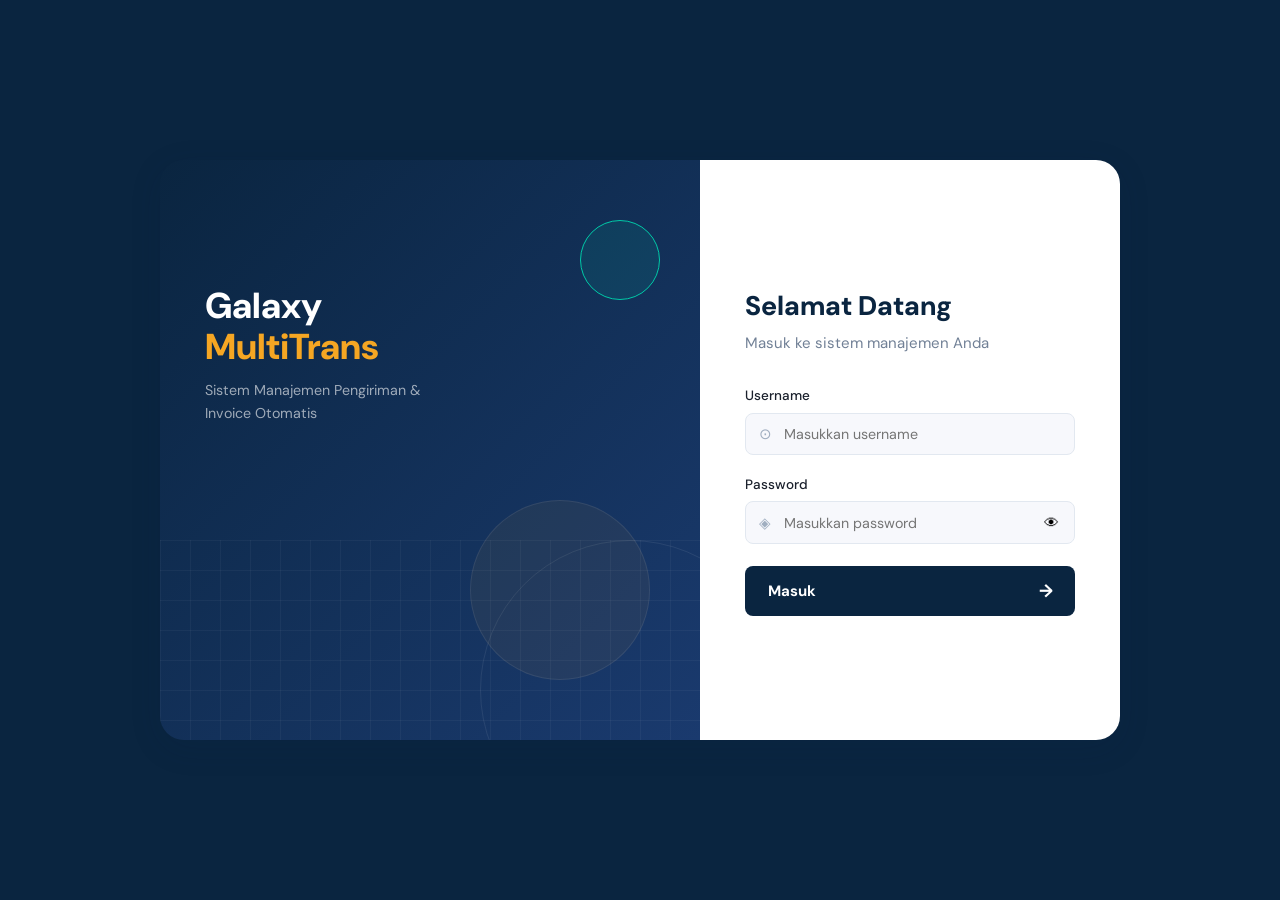
==== index.html @ cf0d6e96 "first commit" ====
<!DOCTYPE html>
<html lang="id">
<head>
<meta charset="UTF-8">
<meta name="viewport" content="width=device-width, initial-scale=1.0">
<title>Login — PT Galaxy Multi Trans</title>
<link rel="stylesheet" href="css/style.css">
<link rel="preconnect" href="https://fonts.googleapis.com">
<link href="https://fonts.googleapis.com/css2?family=Syne:wght@400;600;700;800&family=DM+Sans:ital,wght@0,300;0,400;0,500;1,400&display=swap" rel="stylesheet">
</head>
<body class="login-body">
<div class="login-wrapper">
  <div class="login-left">
    <div class="login-brand">
      <h1>Galaxy<br><span>MultiTrans</span></h1>
      <p>Sistem Manajemen Pengiriman & Invoice Otomatis</p>
    </div>
    <div class="login-decoration">
      <div class="deco-circle c1"></div>
      <div class="deco-circle c2"></div>
      <div class="deco-circle c3"></div>
      <div class="deco-grid"></div>
    </div>
  </div>
  <div class="login-right">
    <div class="login-box">
      <div class="login-header">
        <h2>Selamat Datang</h2>
        <p>Masuk ke sistem manajemen Anda</p>
      </div>
      <form id="loginForm" class="login-form">
        <div class="form-group">
          <label>Username</label>
          <div class="input-wrap">
            <span class="input-icon">⊙</span>
            <input type="text" id="username" placeholder="Masukkan username" required>
          </div>
        </div>
        <div class="form-group">
          <label>Password</label>
          <div class="input-wrap">
            <span class="input-icon">◈</span>
            <input type="password" id="password" placeholder="Masukkan password" required>
            <button type="button" class="toggle-pw" onclick="togglePw()">👁</button>
          </div>
        </div>
        <div id="loginError" class="alert alert-error" style="display:none"></div>
        <button type="submit" class="btn-login" id="loginBtn">
          <span>Masuk</span>
          <span class="btn-arrow">→</span>
        </button>
      </form>
    </div>
  </div>
</div>
<script src="js/api.js"></script>
<script>
document.getElementById('loginForm').addEventListener('submit', async (e) => {
  e.preventDefault();
  const btn = document.getElementById('loginBtn');
  const err = document.getElementById('loginError');
  btn.classList.add('loading');
  btn.disabled = true;
  err.style.display = 'none';
  
  try {
    const res = await API.login(
      document.getElementById('username').value,
      document.getElementById('password').value
    );
    localStorage.setItem('token', res.token);
    localStorage.setItem('user', JSON.stringify(res.user));
    window.location.href = 'pages/dashboard.html';
  } catch(e) {
    err.textContent = e.message || 'Login gagal';
    err.style.display = 'block';
  } finally {
    btn.classList.remove('loading');
    btn.disabled = false;
  }
});

function togglePw() {
  const pw = document.getElementById('password');
  pw.type = pw.type === 'password' ? 'text' : 'password';
}
</script>
</body>
</html>
---- css/style.css ----
/* ===== VARIABLES ===== */
:root {
  --primary: #0a2540;
  --primary-light: #0d3060;
  --accent: #f5a623;
  --accent2: #00c9a7;
  --danger: #e53e3e;
  --success: #38a169;
  --warning: #dd6b20;
  --info: #3182ce;
  --bg: #f7f8fc;
  --surface: #ffffff;
  --surface2: #f0f2f8;
  --border: #e2e8f0;
  --text: #1a202c;
  --text-secondary: #718096;
  --text-light: #a0aec0;
  --sidebar-w: 260px;
  --header-h: 64px;
  --radius: 12px;
  --radius-sm: 8px;
  --shadow: 0 1px 3px rgba(0, 0, 0, 0.08), 0 4px 16px rgba(0, 0, 0, 0.06);
  --shadow-lg: 0 8px 32px rgba(10, 37, 64, 0.12);
  --font-display: "DM Sans", sans-serif;
  --font-body: "DM Sans", sans-serif;
  --transition: all 0.2s ease;
}

/* ===== RESET ===== */
*,
*::before,
*::after {
  box-sizing: border-box;
  margin: 0;
  padding: 0;
}
html {
  font-size: 15px;
}
body {
  font-family: var(--font-body);
  background: var(--bg);
  color: var(--text);
  line-height: 1.6;
}
a {
  text-decoration: none;
  color: inherit;
}
button {
  cursor: pointer;
  font-family: inherit;
}
input,
select,
textarea {
  font-family: inherit;
}
ul {
  list-style: none;
}
img {
  max-width: 100%;
}

/* ===== LOGIN ===== */
.login-body {
  background: var(--primary);
  min-height: 100vh;
  display: flex;
  align-items: center;
  justify-content: center;
}
.login-wrapper {
  display: flex;
  width: 100%;
  max-width: 960px;
  min-height: 580px;
  border-radius: 24px;
  overflow: hidden;
  box-shadow: var(--shadow-lg);
}
.login-left {
  flex: 1;
  background: linear-gradient(135deg, var(--primary) 0%, #1a3a6e 100%);
  padding: 3rem;
  display: flex;
  flex-direction: column;
  justify-content: space-between;
  position: relative;
  overflow: hidden;
}
.login-brand .brand-icon {
  font-size: 2.5rem;
  color: var(--accent);
  margin-bottom: 0.75rem;
}
.login-brand h1 {
  font-family: var(--font-display);
  font-size: 2.4rem;
  font-weight: 800;
  color: #fff;
  line-height: 1.15;
  padding-top: 80px;
}
.login-brand h1 span {
  color: var(--accent);
}
.login-brand p {
  color: rgba(255, 255, 255, 0.6);
  margin-top: 0.75rem;
  font-size: 0.95rem;
  max-width: 260px;
}
.deco-circle {
  position: absolute;
  border-radius: 50%;
  border: 1.5px solid rgba(255, 255, 255, 0.08);
}
.c1 {
  width: 300px;
  height: 300px;
  bottom: -100px;
  right: -80px;
}
.c2 {
  width: 180px;
  height: 180px;
  bottom: 60px;
  right: 50px;
  background: rgba(245, 166, 35, 0.06);
}
.c3 {
  width: 80px;
  height: 80px;
  top: 60px;
  right: 40px;
  background: rgba(0, 201, 167, 0.1);
  border-color: var(--accent2);
}
.deco-grid {
  position: absolute;
  bottom: 0;
  left: 0;
  right: 0;
  height: 200px;
  background-image:
    linear-gradient(rgba(255, 255, 255, 0.04) 1px, transparent 1px),
    linear-gradient(90deg, rgba(255, 255, 255, 0.04) 1px, transparent 1px);
  background-size: 30px 30px;
}
.login-right {
  width: 420px;
  background: var(--surface);
  padding: 3rem;
  display: flex;
  align-items: center;
}
.login-box {
  width: 100%;
}
.login-header {
  margin-bottom: 2rem;
}
.login-header h2 {
  font-family: var(--font-display);
  font-size: 1.8rem;
  font-weight: 800;
  color: var(--primary);
}
.login-header p {
  color: var(--text-secondary);
  margin-top: 0.25rem;
}
.login-form .form-group {
  margin-bottom: 1.25rem;
}
.login-form label {
  display: block;
  font-weight: 500;
  margin-bottom: 0.4rem;
  font-size: 0.9rem;
  color: var(--text);
}
.input-wrap {
  position: relative;
  display: flex;
  align-items: center;
}
.input-icon {
  position: absolute;
  left: 14px;
  font-size: 1rem;
  color: var(--text-light);
  pointer-events: none;
}
.input-wrap input {
  width: 100%;
  padding: 0.75rem 1rem 0.75rem 2.5rem;
  border: 1.5px solid var(--border);
  border-radius: var(--radius-sm);
  font-size: 0.95rem;
  transition: var(--transition);
  background: var(--bg);
}
.input-wrap input:focus {
  outline: none;
  border-color: var(--primary);
  background: #fff;
  box-shadow: 0 0 0 3px rgba(10, 37, 64, 0.08);
}
.toggle-pw {
  position: absolute;
  right: 12px;
  background: none;
  border: none;
  font-size: 1rem;
  padding: 0.25rem;
}
.btn-login {
  width: 100%;
  padding: 0.85rem 1.5rem;
  background: var(--primary);
  color: #fff;
  border: none;
  border-radius: var(--radius-sm);
  font-family: var(--font-display);
  font-size: 1rem;
  font-weight: 700;
  display: flex;
  align-items: center;
  justify-content: space-between;
  transition: var(--transition);
  margin-top: 1.5rem;
}
.btn-login:hover {
  background: var(--primary-light);
  transform: translateY(-1px);
  box-shadow: 0 6px 20px rgba(10, 37, 64, 0.3);
}
.btn-login .btn-arrow {
  font-size: 1.2rem;
  transition: var(--transition);
}
.btn-login:hover .btn-arrow {
  transform: translateX(4px);
}
.btn-login.loading {
  opacity: 0.7;
  pointer-events: none;
}
.login-hint {
  margin-top: 1.5rem;
  padding: 1rem;
  background: var(--bg);
  border-radius: var(--radius-sm);
}
.login-hint p {
  font-size: 0.82rem;
  color: var(--text-secondary);
  text-align: center;
}

/* ===== LAYOUT ===== */
.app-layout {
  display: flex;
  min-height: 100vh;
}

/* ===== SIDEBAR ===== */
.sidebar {
  width: var(--sidebar-w);
  background: var(--primary);
  position: fixed;
  top: 0;
  left: 0;
  height: 100vh;
  overflow-y: auto;
  display: flex;
  flex-direction: column;
  z-index: 100;
  transition: var(--transition);
}
.sidebar-logo {
  padding: 1.5rem 1.25rem;
  border-bottom: 1px solid rgba(255, 255, 255, 0.08);
  display: flex;
  align-items: center;
  gap: 0.75rem;
}
.sidebar-logo .logo-icon {
  width: 38px;
  height: 38px;
  background: var(--accent);
  border-radius: 10px;
  display: flex;
  align-items: center;
  justify-content: center;
  font-size: 1.2rem;
  flex-shrink: 0;
}
.sidebar-logo .logo-text {
  flex: 1;
}
.sidebar-logo .logo-text strong {
  display: block;
  font-family: var(--font-display);
  font-weight: 800;
  font-size: 0.92rem;
  color: #fff;
  line-height: 1.2;
}
.sidebar-logo .logo-text span {
  font-size: 0.75rem;
  color: rgba(255, 255, 255, 0.5);
}
.sidebar-nav {
  flex: 1;
  padding: 1rem 0;
}
.nav-section {
  margin-bottom: 0.5rem;
}
.nav-section-label {
  padding: 0.4rem 1.25rem;
  font-size: 0.7rem;
  font-weight: 700;
  letter-spacing: 0.08em;
  text-transform: uppercase;
  color: rgba(255, 255, 255, 0.3);
}
.nav-item {
  display: flex;
  align-items: center;
  gap: 0.75rem;
  padding: 0.65rem 1.25rem;
  color: rgba(255, 255, 255, 0.65);
  border-radius: 0;
  cursor: pointer;
  transition: var(--transition);
  font-size: 0.9rem;
  position: relative;
}
.nav-item:hover {
  color: #fff;
  background: rgba(255, 255, 255, 0.07);
}
.nav-item.active {
  color: #fff;
  background: rgba(245, 166, 35, 0.15);
}
.nav-item.active::before {
  content: "";
  position: absolute;
  left: 0;
  top: 50%;
  transform: translateY(-50%);
  width: 3px;
  height: 60%;
  background: var(--accent);
  border-radius: 0 2px 2px 0;
}
.nav-item .nav-icon {
  font-size: 1.1rem;
  width: 22px;
  text-align: center;
}
.nav-item .nav-badge {
  margin-left: auto;
  background: var(--accent);
  color: var(--primary);
  font-size: 0.7rem;
  font-weight: 700;
  padding: 0.15rem 0.45rem;
  border-radius: 20px;
}
.sidebar-user {
  padding: 1rem 1.25rem;
  border-top: 1px solid rgba(255, 255, 255, 0.08);
  display: flex;
  align-items: center;
  gap: 0.75rem;
}
.user-avatar {
  width: 36px;
  height: 36px;
  background: var(--accent2);
  border-radius: 50%;
  display: flex;
  align-items: center;
  justify-content: center;
  font-weight: 700;
  font-size: 0.9rem;
  color: #fff;
  flex-shrink: 0;
}
.user-info {
  flex: 1;
  overflow: hidden;
}
.user-info strong {
  display: block;
  font-size: 0.85rem;
  color: #fff;
  white-space: nowrap;
  overflow: hidden;
  text-overflow: ellipsis;
}
.user-info span {
  font-size: 0.75rem;
  color: rgba(255, 255, 255, 0.5);
  text-transform: capitalize;
}
.btn-logout {
  background: none;
  border: none;
  color: rgba(255, 255, 255, 0.5);
  font-size: 1rem;
  padding: 0.25rem;
  transition: var(--transition);
}
.btn-logout:hover {
  color: var(--danger);
}

/* ===== MAIN CONTENT ===== */
.main-content {
  margin-left: var(--sidebar-w);
  flex: 1;
  min-width: 0;
}
.topbar {
  height: var(--header-h);
  background: var(--surface);
  border-bottom: 1px solid var(--border);
  display: flex;
  align-items: center;
  padding: 0 1.5rem;
  gap: 1rem;
  position: sticky;
  top: 0;
  z-index: 90;
}
.topbar-title {
  flex: 1;
}
.topbar-title h2 {
  font-family: var(--font-display);
  font-weight: 700;
  font-size: 1.1rem;
  color: var(--primary);
}
.topbar-title p {
  font-size: 0.8rem;
  color: var(--text-secondary);
}
.topbar-actions {
  display: flex;
  align-items: center;
  gap: 0.75rem;
}
.notif-btn {
  position: relative;
  width: 38px;
  height: 38px;
  border: 1px solid var(--border);
  border-radius: var(--radius-sm);
  background: var(--surface);
  display: flex;
  align-items: center;
  justify-content: center;
  font-size: 1rem;
  transition: var(--transition);
}
.notif-btn:hover {
  background: var(--bg);
}
.notif-dot {
  position: absolute;
  top: 7px;
  right: 7px;
  width: 8px;
  height: 8px;
  background: var(--danger);
  border-radius: 50%;
  border: 2px solid #fff;
}
.page-content {
  padding: 1.5rem;
}

/* ===== CARDS ===== */
.card {
  background: var(--surface);
  border-radius: var(--radius);
  border: 1px solid var(--border);
  overflow: hidden;
}
.card-header {
  padding: 1.25rem 1.5rem;
  border-bottom: 1px solid var(--border);
  display: flex;
  align-items: center;
  justify-content: space-between;
}
.card-header h3 {
  font-family: var(--font-display);
  font-weight: 700;
  font-size: 1rem;
}
.card-body {
  padding: 1.5rem;
}

/* ===== STATS GRID ===== */
.stats-grid {
  display: grid;
  grid-template-columns: repeat(4, 1fr);
  gap: 1rem;
  margin-bottom: 1.5rem;
}
.stat-card {
  background: var(--surface);
  border-radius: var(--radius);
  padding: 1.25rem;
  border: 1px solid var(--border);
  display: flex;
  align-items: center;
  gap: 1rem;
  transition: var(--transition);
}
.stat-card:hover {
  transform: translateY(-2px);
  box-shadow: var(--shadow);
}
.stat-icon {
  width: 48px;
  height: 48px;
  border-radius: var(--radius-sm);
  display: flex;
  align-items: center;
  justify-content: center;
  font-size: 1.4rem;
  flex-shrink: 0;
}
.stat-icon.blue {
  background: #ebf4ff;
}
.stat-icon.orange {
  background: #fffaf0;
}
.stat-icon.green {
  background: #f0fff4;
}
.stat-icon.red {
  background: #fff5f5;
}
.stat-info label {
  font-size: 0.8rem;
  color: var(--text-secondary);
}
.stat-info strong {
  display: block;
  font-family: var(--font-display);
  font-size: 1.5rem;
  font-weight: 800;
  color: var(--primary);
  line-height: 1.2;
}
.stat-info small {
  font-size: 0.75rem;
  color: var(--text-secondary);
}

/* ===== TABLES ===== */
.table-wrap {
  overflow-x: auto;
}
table {
  width: 100%;
  border-collapse: collapse;
  font-size: 0.88rem;
}
thead tr {
  border-bottom: 2px solid var(--border);
}
th {
  padding: 0.75rem 1rem;
  text-align: left;
  font-weight: 600;
  font-size: 0.8rem;
  text-transform: uppercase;
  letter-spacing: 0.04em;
  color: var(--text-secondary);
  white-space: nowrap;
}
td {
  padding: 0.75rem 1rem;
  border-bottom: 1px solid var(--border);
  vertical-align: middle;
}
tr:last-child td {
  border-bottom: none;
}
tbody tr:hover {
  background: var(--bg);
}
.td-actions {
  display: flex;
  gap: 0.4rem;
}

/* ===== BADGES ===== */
.badge {
  display: inline-flex;
  align-items: center;
  gap: 0.3rem;
  padding: 0.25rem 0.65rem;
  border-radius: 20px;
  font-size: 0.78rem;
  font-weight: 600;
}
.badge::before {
  content: "";
  width: 6px;
  height: 6px;
  border-radius: 50%;
  background: currentColor;
}
.badge-pending {
  background: #fffaf0;
  color: var(--warning);
}
.badge-dikirim {
  background: #ebf8ff;
  color: var(--info);
}
.badge-selesai {
  background: #f0fff4;
  color: var(--success);
}
.badge-lunas {
  background: #f0fff4;
  color: var(--success);
}
.badge-belum {
  background: #fff5f5;
  color: var(--danger);
}
.badge-admin {
  background: #e9d8fd;
  color: #553c9a;
}
.badge-staff {
  background: #bee3f8;
  color: #2c5282;
}
.badge-keuangan {
  background: #fefcbf;
  color: #744210;
}

/* ===== BUTTONS ===== */
.btn {
  display: inline-flex;
  align-items: center;
  gap: 0.4rem;
  padding: 0.55rem 1rem;
  border-radius: var(--radius-sm);
  border: none;
  font-size: 0.88rem;
  font-weight: 500;
  cursor: pointer;
  transition: var(--transition);
  white-space: nowrap;
}
.btn-primary {
  background: var(--primary);
  color: #fff;
}
.btn-primary:hover {
  background: var(--primary-light);
  box-shadow: 0 4px 12px rgba(10, 37, 64, 0.25);
}
.btn-accent {
  background: var(--accent);
  color: var(--primary);
  font-weight: 700;
}
.btn-accent:hover {
  background: #e09518;
}
.btn-success {
  background: var(--success);
  color: #fff;
}
.btn-success:hover {
  background: #2f855a;
}
.btn-danger {
  background: var(--danger);
  color: #fff;
}
.btn-danger:hover {
  background: #c53030;
}
.btn-outline {
  background: transparent;
  border: 1.5px solid var(--border);
  color: var(--text);
}
.btn-outline:hover {
  border-color: var(--primary);
  color: var(--primary);
  background: rgba(10, 37, 64, 0.04);
}
.btn-sm {
  padding: 0.35rem 0.75rem;
  font-size: 0.82rem;
}
.btn-icon {
  width: 32px;
  height: 32px;
  padding: 0;
  justify-content: center;
  border-radius: var(--radius-sm);
  background: var(--bg);
  border: 1px solid var(--border);
}
.btn-icon:hover {
  background: var(--primary);
  color: #fff;
  border-color: var(--primary);
}

/* ===== FORMS ===== */
.form-grid {
  display: grid;
  grid-template-columns: repeat(2, 1fr);
  gap: 1rem;
}
.form-group {
  margin-bottom: 0.25rem;
}
.form-group.full {
  grid-column: 1 / -1;
}
.form-label {
  display: block;
  font-weight: 500;
  font-size: 0.85rem;
  margin-bottom: 0.4rem;
  color: var(--text);
}
.form-label span {
  color: var(--danger);
}
.form-control {
  width: 100%;
  padding: 0.65rem 1rem;
  border: 1.5px solid var(--border);
  border-radius: var(--radius-sm);
  font-size: 0.9rem;
  color: var(--text);
  background: var(--surface);
  transition: var(--transition);
}
.form-control:focus {
  outline: none;
  border-color: var(--primary);
  box-shadow: 0 0 0 3px rgba(10, 37, 64, 0.08);
}
.form-control:disabled {
  background: var(--bg);
  color: var(--text-secondary);
  cursor: not-allowed;
}
select.form-control {
  appearance: none;
  background-image: url("data:image/svg+xml,%3Csvg xmlns='http://www.w3.org/2000/svg' width='12' height='12' viewBox='0 0 12 12'%3E%3Cpath fill='%23718096' d='M6 8L1 3h10z'/%3E%3C/svg%3E");
  background-repeat: no-repeat;
  background-position: right 12px center;
  padding-right: 2.5rem;
}
.form-text {
  font-size: 0.8rem;
  color: var(--text-secondary);
  margin-top: 0.3rem;
}

/* ===== MODALS ===== */
.modal-overlay {
  position: fixed;
  inset: 0;
  background: rgba(10, 37, 64, 0.5);
  z-index: 1000;
  display: flex;
  align-items: center;
  justify-content: center;
  padding: 1rem;
  backdrop-filter: blur(4px);
  opacity: 0;
  pointer-events: none;
  transition: opacity 0.2s;
}
.modal-overlay.open {
  opacity: 1;
  pointer-events: all;
}
.modal {
  background: var(--surface);
  border-radius: 16px;
  width: 100%;
  max-height: 90vh;
  overflow-y: auto;
  box-shadow: 0 20px 60px rgba(10, 37, 64, 0.2);
  transform: translateY(20px);
  transition: transform 0.2s;
}
.modal-overlay.open .modal {
  transform: translateY(0);
}
.modal-sm {
  max-width: 440px;
}
.modal-md {
  max-width: 620px;
}
.modal-lg {
  max-width: 820px;
}
.modal-header {
  padding: 1.25rem 1.5rem;
  border-bottom: 1px solid var(--border);
  display: flex;
  align-items: center;
  justify-content: space-between;
  position: sticky;
  top: 0;
  background: var(--surface);
  z-index: 1;
}
.modal-header h3 {
  font-family: var(--font-display);
  font-weight: 700;
  font-size: 1.05rem;
}
.modal-close {
  background: none;
  border: none;
  font-size: 1.3rem;
  color: var(--text-secondary);
  padding: 0.25rem;
  border-radius: 6px;
  transition: var(--transition);
}
.modal-close:hover {
  background: var(--bg);
  color: var(--danger);
}
.modal-body {
  padding: 1.5rem;
}
.modal-footer {
  padding: 1rem 1.5rem;
  border-top: 1px solid var(--border);
  display: flex;
  justify-content: flex-end;
  gap: 0.75rem;
}

/* ===== ALERTS ===== */
.alert {
  padding: 0.75rem 1rem;
  border-radius: var(--radius-sm);
  font-size: 0.88rem;
  margin-bottom: 1rem;
}
.alert-error {
  background: #fff5f5;
  color: var(--danger);
  border: 1px solid #fed7d7;
}
.alert-success {
  background: #f0fff4;
  color: var(--success);
  border: 1px solid #c6f6d5;
}
.alert-warning {
  background: #fffaf0;
  color: var(--warning);
  border: 1px solid #feebc8;
}
.alert-info {
  background: #ebf8ff;
  color: var(--info);
  border: 1px solid #bee3f8;
}

/* ===== SEARCH & FILTERS ===== */
.toolbar {
  display: flex;
  align-items: center;
  gap: 0.75rem;
  margin-bottom: 1rem;
  flex-wrap: wrap;
}
.search-wrap {
  position: relative;
  flex: 1;
  min-width: 200px;
  max-width: 320px;
}
.search-wrap input {
  width: 100%;
  padding: 0.6rem 1rem 0.6rem 2.2rem;
  border: 1.5px solid var(--border);
  border-radius: var(--radius-sm);
  font-size: 0.88rem;
}
.search-wrap input:focus {
  outline: none;
  border-color: var(--primary);
}
.search-icon {
  position: absolute;
  left: 0.75rem;
  top: 50%;
  transform: translateY(-50%);
  color: var(--text-light);
  font-size: 0.9rem;
  pointer-events: none;
}
.filter-select {
  padding: 0.6rem 2rem 0.6rem 0.75rem;
  border: 1.5px solid var(--border);
  border-radius: var(--radius-sm);
  font-size: 0.88rem;
  background: var(--surface);
  appearance: none;
  background-image: url("data:image/svg+xml,%3Csvg xmlns='http://www.w3.org/2000/svg' width='12' height='12' viewBox='0 0 12 12'%3E%3Cpath fill='%23718096' d='M6 8L1 3h10z'/%3E%3C/svg%3E");
  background-repeat: no-repeat;
  background-position: right 8px center;
  cursor: pointer;
}
.filter-select:focus {
  outline: none;
  border-color: var(--primary);
}

/* ===== EMPTY STATE ===== */
.empty-state {
  text-align: center;
  padding: 3rem 1rem;
  color: var(--text-secondary);
}
.empty-state .empty-icon {
  font-size: 3rem;
  margin-bottom: 1rem;
}
.empty-state p {
  font-size: 0.9rem;
}

/* ===== PAGINATION ===== */
.pagination {
  display: flex;
  align-items: center;
  justify-content: space-between;
  padding-top: 1rem;
  font-size: 0.85rem;
  color: var(--text-secondary);
}
.page-btns {
  display: flex;
  gap: 0.4rem;
}
.page-btn {
  width: 32px;
  height: 32px;
  border: 1px solid var(--border);
  background: var(--surface);
  border-radius: var(--radius-sm);
  display: flex;
  align-items: center;
  justify-content: center;
  cursor: pointer;
  font-size: 0.85rem;
  transition: var(--transition);
}
.page-btn:hover,
.page-btn.active {
  background: var(--primary);
  color: #fff;
  border-color: var(--primary);
}

/* ===== INVOICE PRINT ===== */
.invoice-preview {
  font-family: var(--font-body);
  max-width: 800px;
  margin: 0 auto;
}
.inv-header {
  display: flex;
  justify-content: space-between;
  align-items: flex-start;
  padding-bottom: 1.5rem;
  border-bottom: 3px solid var(--primary);
  margin-bottom: 1.5rem;
}
.inv-company h2 {
  font-family: var(--font-display);
  font-size: 1.4rem;
  font-weight: 800;
  color: var(--primary);
}
.inv-company p {
  font-size: 0.82rem;
  color: var(--text-secondary);
}
.inv-meta {
  text-align: right;
}
.inv-meta .inv-num {
  font-family: var(--font-display);
  font-size: 1.1rem;
  font-weight: 700;
  color: var(--primary);
}
.inv-meta p {
  font-size: 0.82rem;
  color: var(--text-secondary);
}
.inv-parties {
  display: grid;
  grid-template-columns: 1fr 1fr;
  gap: 1.5rem;
  margin-bottom: 1.5rem;
}
.inv-party h4 {
  font-size: 0.75rem;
  text-transform: uppercase;
  letter-spacing: 0.06em;
  color: var(--text-secondary);
  margin-bottom: 0.4rem;
}
.inv-party strong {
  display: block;
  font-weight: 600;
}
.inv-party p {
  font-size: 0.88rem;
  color: var(--text-secondary);
}
.inv-table {
  width: 100%;
  border-collapse: collapse;
  margin-bottom: 1.5rem;
  font-size: 0.88rem;
}
.inv-table th {
  background: var(--bg);
  color: black;
  padding: 0.65rem 1rem;
  text-align: left;
}
.inv-table td {
  padding: 0.65rem 1rem;
  border-bottom: 1px solid var(--border);
}
.inv-totals {
  width: 280px;
  margin-left: auto;
}
.inv-total-row {
  display: flex;
  justify-content: space-between;
  padding: 0.4rem 0;
  font-size: 0.88rem;
}
.inv-total-row.total {
  font-family: var(--font-display);
  font-weight: 700;
  font-size: 1rem;
  border-top: 2px solid var(--primary);
  padding-top: 0.75rem;
  margin-top: 0.25rem;
  color: var(--primary);
}
.inv-footer {
  margin-top: 2rem;
  padding-top: 1rem;
  border-top: 1px solid var(--border);
  display: flex;
  justify-content: space-between;
  font-size: 0.8rem;
  color: var(--text-secondary);
}
.inv-stamp {
  text-align: center;
}
.inv-stamp p {
  font-size: 0.8rem;
  color: var(--text-secondary);
}
.stamp-box {
  width: 120px;
  height: 80px;
  border: 1px dashed var(--border);
  border-radius: 8px;
  margin: 0.5rem auto 0;
  display: flex;
  align-items: center;
  justify-content: center;
  font-size: 0.75rem;
  color: var(--text-light);
}

/* ===== RESPONSIVE ===== */
@media (max-width: 768px) {
  .stats-grid {
    grid-template-columns: repeat(2, 1fr);
  }
  .form-grid {
    grid-template-columns: 1fr;
  }
  .sidebar {
    transform: translateX(-100%);
  }
  .sidebar.open {
    transform: translateX(0);
  }
  .main-content {
    margin-left: 0;
  }
  .login-wrapper {
    flex-direction: column;
    max-width: 420px;
  }
  .login-left {
    padding: 2rem;
    min-height: 180px;
  }
  .login-right {
    width: 100%;
  }
}

/* ===== UTILS ===== */
.flex {
  display: flex;
}
.items-center {
  align-items: center;
}
.gap-2 {
  gap: 0.5rem;
}
.gap-3 {
  gap: 0.75rem;
}
.ml-auto {
  margin-left: auto;
}
.text-right {
  text-align: right;
}
.text-sm {
  font-size: 0.85rem;
}
.text-secondary {
  color: var(--text-secondary);
}
.font-bold {
  font-weight: 700;
}
.mb-4 {
  margin-bottom: 1rem;
}
.mb-6 {
  margin-bottom: 1.5rem;
}
.grid-2 {
  display: grid;
  grid-template-columns: 1fr 1fr;
  gap: 1.5rem;
}
.cost-display {
  background: linear-gradient(135deg, var(--primary) 0%, #1a3a6e 100%);
  color: #fff;
  border-radius: var(--radius);
  padding: 1rem 1.5rem;
  display: flex;
  justify-content: space-between;
  align-items: center;
  margin-top: 0.75rem;
}
.cost-display label {
  font-size: 0.85rem;
  opacity: 0.7;
}
.cost-display strong {
  font-family: var(--font-display);
  font-size: 1.4rem;
  font-weight: 800;
  color: var(--accent);
}
.section-divider {
  border: none;
  border-top: 1px solid var(--border);
  margin: 1.25rem 0;
}
.loading-overlay {
  position: fixed;
  inset: 0;
  background: rgba(255, 255, 255, 0.7);
  z-index: 9999;
  display: flex;
  align-items: center;
  justify-content: center;
  font-size: 1.2rem;
}
.spinner {
  width: 40px;
  height: 40px;
  border: 3px solid var(--border);
  border-top-color: var(--primary);
  border-radius: 50%;
  animation: spin 0.7s linear infinite;
}
@keyframes spin {
  to {
    transform: rotate(360deg);
  }
}
.toast-container {
  position: fixed;
  bottom: 1.5rem;
  right: 1.5rem;
  z-index: 9999;
  display: flex;
  flex-direction: column;
  gap: 0.5rem;
}
.toast {
  padding: 0.75rem 1.25rem;
  border-radius: var(--radius-sm);
  font-size: 0.88rem;
  font-weight: 500;
  color: #fff;
  box-shadow: var(--shadow-lg);
  animation: slideIn 0.3s ease;
  display: flex;
  align-items: center;
  gap: 0.5rem;
}
.toast-success {
  background: var(--success);
}
.toast-error {
  background: var(--danger);
}
.toast-warning {
  background: var(--warning);
}
@keyframes slideIn {
  from {
    transform: translateX(100%);
    opacity: 0;
  }
  to {
    transform: translateX(0);
    opacity: 1;
  }
}
@keyframes fadeOut {
  to {
    opacity: 0;
    transform: translateX(100%);
  }
}
.tag {
  display: inline-flex;
  padding: 0.2rem 0.6rem;
  border-radius: 6px;
  font-size: 0.78rem;
  font-weight: 600;
  background: var(--bg);
  border: 1px solid var(--border);
}
.two-col {
  display: grid;
  grid-template-columns: 1fr 1fr;
  gap: 1rem;
}
.three-col {
  display: grid;
  grid-template-columns: 1fr 1fr 1fr;
  gap: 1rem;
}

@media print {
  body * {
    visibility: hidden;
  }
  .print-area,
  .print-area * {
    visibility: visible;
  }
  .print-area {
    position: fixed;
    left: 0;
    top: 0;
    width: 100%;
  }
  .no-print {
    display: none !important;
  }
}
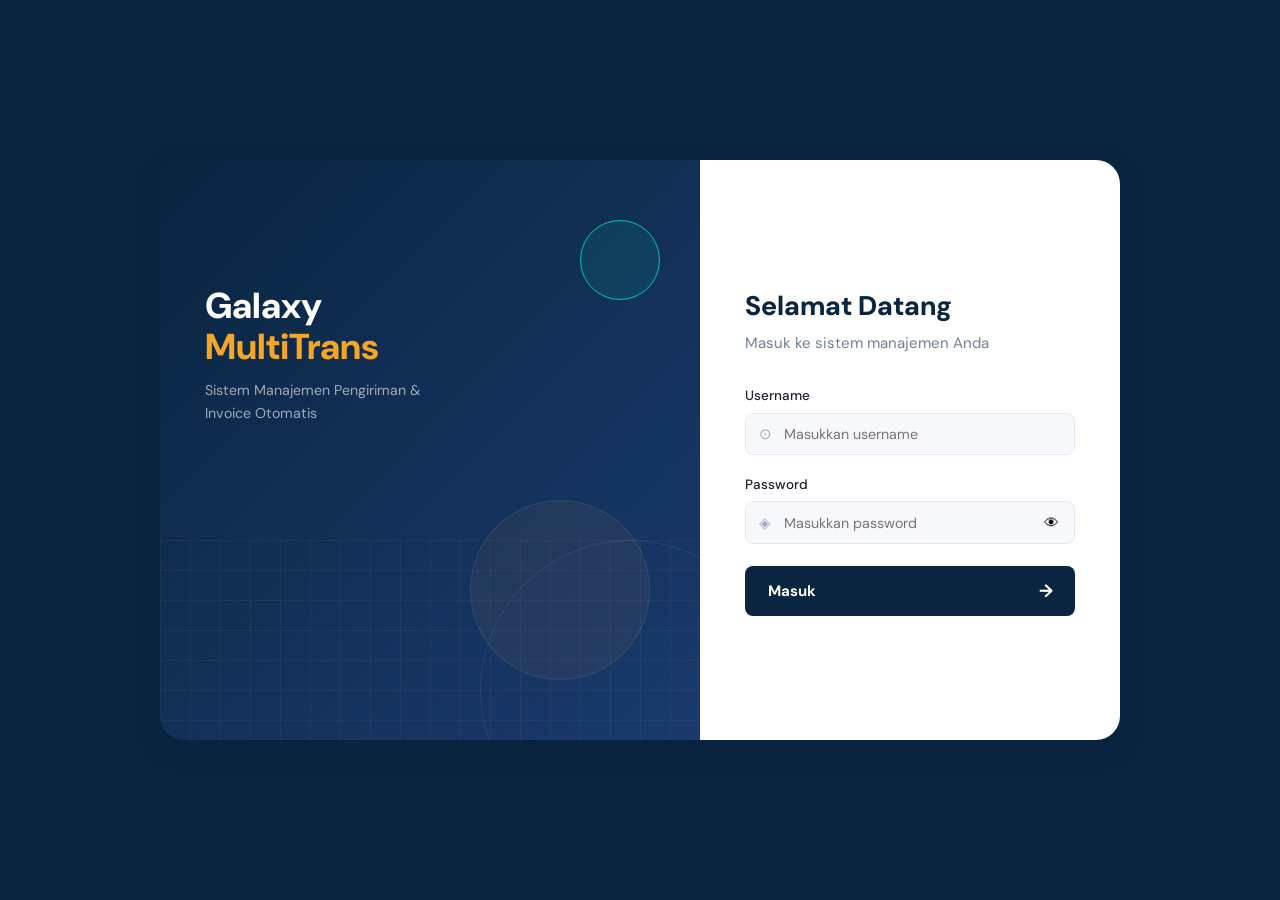
==== commit b5455442: "perubahan hari sabtu" ====
--- a/index.html
+++ b/index.html
@@ -7,36 +7,78 @@
 <link rel="stylesheet" href="css/style.css">
 <link rel="preconnect" href="https://fonts.googleapis.com">
 <link href="https://fonts.googleapis.com/css2?family=Syne:wght@400;600;700;800&family=DM+Sans:ital,wght@0,300;0,400;0,500;1,400&display=swap" rel="stylesheet">
+<link href="https://unpkg.com/aos@2.3.1/dist/aos.css" rel="stylesheet">
+<script src="https://unpkg.com/aos@2.3.1/dist/aos.js"></script>
+
+<style>
+  .loader-overlay {
+    position: fixed;
+    top: 0;
+    left: 0;
+    width: 100%;
+    height: 100%;
+    background-color: rgba(0, 0, 0, 0.7);
+    display: none;
+    flex-direction: column;
+    justify-content: center;
+    align-items: center;
+    z-index: 9999;
+    color: white;
+    font-family: 'DM Sans', sans-serif;
+  }
+
+  .spinner {
+    width: 50px;
+    height: 50px;
+    border: 5px solid #f3f3f3;
+    border-top: 5px solid #3498db;
+    border-radius: 50%;
+    animation: spin 1s linear infinite;
+    margin-bottom: 15px;
+  }
+
+  @keyframes spin {
+    0% { transform: rotate(0deg); }
+    100% { transform: rotate(360deg); }
+  }
+</style>
 </head>
 <body class="login-body">
+
+<div id="loaderOverlay" class="loader-overlay">
+  <div class="spinner"></div>
+  <p>Memvalidasi & Memuat Data...</p>
+</div>
+
 <div class="login-wrapper">
-  <div class="login-left">
+  <div class="login-left" data-aos="fade-right" data-aos-duration="1000">
     <div class="login-brand">
-      <h1>Galaxy<br><span>MultiTrans</span></h1>
-      <p>Sistem Manajemen Pengiriman & Invoice Otomatis</p>
+      <h1 data-aos="zoom-out" data-aos-delay="300" data-aos-duration="800">Galaxy<br><span>MultiTrans</span></h1>
+      <p data-aos="fade-up" data-aos-delay="600" data-aos-duration="800">Sistem Manajemen Pengiriman & Invoice Otomatis</p>
     </div>
     <div class="login-decoration">
-      <div class="deco-circle c1"></div>
-      <div class="deco-circle c2"></div>
-      <div class="deco-circle c3"></div>
-      <div class="deco-grid"></div>
+      <div class="deco-circle c1" data-aos="zoom-in" data-aos-delay="400"></div>
+      <div class="deco-circle c2" data-aos="zoom-in" data-aos-delay="600"></div>
+      <div class="deco-circle c3" data-aos="zoom-in" data-aos-delay="800"></div>
+      <div class="deco-grid" data-aos="fade" data-aos-delay="500"></div>
     </div>
   </div>
-  <div class="login-right">
-    <div class="login-box">
+  
+  <div class="login-right" data-aos="fade-left" data-aos-duration="1000">
+    <div class="login-box" data-aos="fade-up" data-aos-delay="200" data-aos-duration="800">
       <div class="login-header">
         <h2>Selamat Datang</h2>
         <p>Masuk ke sistem manajemen Anda</p>
       </div>
       <form id="loginForm" class="login-form">
-        <div class="form-group">
+        <div class="form-group" data-aos="fade-up" data-aos-delay="400" data-aos-duration="600">
           <label>Username</label>
           <div class="input-wrap">
             <span class="input-icon">⊙</span>
             <input type="text" id="username" placeholder="Masukkan username" required>
           </div>
         </div>
-        <div class="form-group">
+        <div class="form-group" data-aos="fade-up" data-aos-delay="550" data-aos-duration="600">
           <label>Password</label>
           <div class="input-wrap">
             <span class="input-icon">◈</span>
@@ -45,7 +87,7 @@
           </div>
         </div>
         <div id="loginError" class="alert alert-error" style="display:none"></div>
-        <button type="submit" class="btn-login" id="loginBtn">
+        <button type="submit" class="btn-login" id="loginBtn" data-aos="fade-up" data-aos-delay="700" data-aos-duration="600">
           <span>Masuk</span>
           <span class="btn-arrow">→</span>
         </button>
@@ -53,15 +95,18 @@
     </div>
   </div>
 </div>
+
 <script src="js/api.js"></script>
 <script>
 document.getElementById('loginForm').addEventListener('submit', async (e) => {
   e.preventDefault();
   const btn = document.getElementById('loginBtn');
   const err = document.getElementById('loginError');
+  const loader = document.getElementById('loaderOverlay');
   btn.classList.add('loading');
   btn.disabled = true;
   err.style.display = 'none';
+  loader.style.display = 'flex';
   
   try {
     const res = await API.login(
@@ -74,6 +119,7 @@
   } catch(e) {
     err.textContent = e.message || 'Login gagal';
     err.style.display = 'block';
+    loader.style.display = 'none';
   } finally {
     btn.classList.remove('loading');
     btn.disabled = false;
@@ -84,6 +130,11 @@
   const pw = document.getElementById('password');
   pw.type = pw.type === 'password' ? 'text' : 'password';
 }
+
+AOS.init({
+  once: true,
+  easing: 'ease-in-out'
+});
 </script>
 </body>
-</html>
+</html>
--- a/css/style.css
+++ b/css/style.css
@@ -268,6 +268,7 @@
 }
 
 /* ===== SIDEBAR ===== */
+/* ===== SIDEBAR ===== */
 .sidebar {
   width: var(--sidebar-w);
   background: var(--primary);
@@ -275,7 +276,6 @@
   top: 0;
   left: 0;
   height: 100vh;
-  overflow-y: auto;
   display: flex;
   flex-direction: column;
   z-index: 100;
@@ -313,6 +313,125 @@
 .sidebar-logo .logo-text span {
   font-size: 0.75rem;
   color: rgba(255, 255, 255, 0.5);
+}
+.sidebar-nav {
+  flex: 1;
+  padding: 1rem 0;
+  overflow-y: auto;
+  -ms-overflow-style: none;
+  scrollbar-width: none;
+}
+.sidebar-nav::-webkit-scrollbar {
+  display: none;
+}
+.nav-section {
+  margin-bottom: 0.5rem;
+}
+.nav-section-label {
+  padding: 0.4rem 1.25rem;
+  font-size: 0.7rem;
+  font-weight: 700;
+  letter-spacing: 0.08em;
+  text-transform: uppercase;
+  color: rgba(255, 255, 255, 0.3);
+}
+.nav-item {
+  display: flex;
+  align-items: center;
+  gap: 0.75rem;
+  padding: 0.65rem 1.25rem;
+  color: rgba(255, 255, 255, 0.65);
+  border-radius: 0;
+  cursor: pointer;
+  transition: var(--transition);
+  font-size: 0.9rem;
+  position: relative;
+}
+.nav-item:hover {
+  color: #fff;
+  background: rgba(255, 255, 255, 0.07);
+}
+.nav-item.active {
+  color: #fff;
+  background: rgba(245, 166, 35, 0.15);
+}
+.nav-item.active::before {
+  content: "";
+  position: absolute;
+  left: 0;
+  top: 50%;
+  transform: translateY(-50%);
+  width: 3px;
+  height: 60%;
+  background: var(--accent);
+  border-radius: 0 2px 2px 0;
+}
+.nav-item .nav-icon {
+  font-size: 1.1rem;
+  width: 22px;
+  text-align: center;
+}
+.nav-item .nav-badge {
+  margin-left: auto;
+  background: var(--accent);
+  color: var(--primary);
+  font-size: 0.7rem;
+  font-weight: 700;
+  padding: 0.15rem 0.45rem;
+  border-radius: 20px;
+}
+.sidebar-user {
+  margin-top: auto;
+  background: var(--primary);
+  position: sticky;
+  bottom: 0;
+  z-index: 10;
+  padding: 1rem 1.25rem;
+  border-top: 1px solid rgba(255, 255, 255, 0.08);
+  display: flex;
+  align-items: center;
+  gap: 0.75rem;
+}
+.user-avatar {
+  width: 36px;
+  height: 36px;
+  background: var(--accent2);
+  border-radius: 50%;
+  display: flex;
+  align-items: center;
+  justify-content: center;
+  font-weight: 700;
+  font-size: 0.9rem;
+  color: #fff;
+  flex-shrink: 0;
+}
+.user-info {
+  flex: 1;
+  overflow: hidden;
+}
+.user-info strong {
+  display: block;
+  font-size: 0.85rem;
+  color: #fff;
+  white-space: nowrap;
+  overflow: hidden;
+  text-overflow: ellipsis;
+}
+.user-info span {
+  font-size: 0.75rem;
+  color: rgba(255, 255, 255, 0.5);
+  text-transform: capitalize;
+}
+.btn-logout {
+  background: none;
+  border: none;
+  color: rgba(255, 255, 255, 0.5);
+  font-size: 1rem;
+  padding: 0.25rem;
+  transition: var(--transition);
+}
+.btn-logout:hover {
+  color: var(--danger);
 }
 .sidebar-nav {
   flex: 1;
@@ -1318,3 +1437,7 @@
     display: none !important;
   }
 }
+
+
+
+
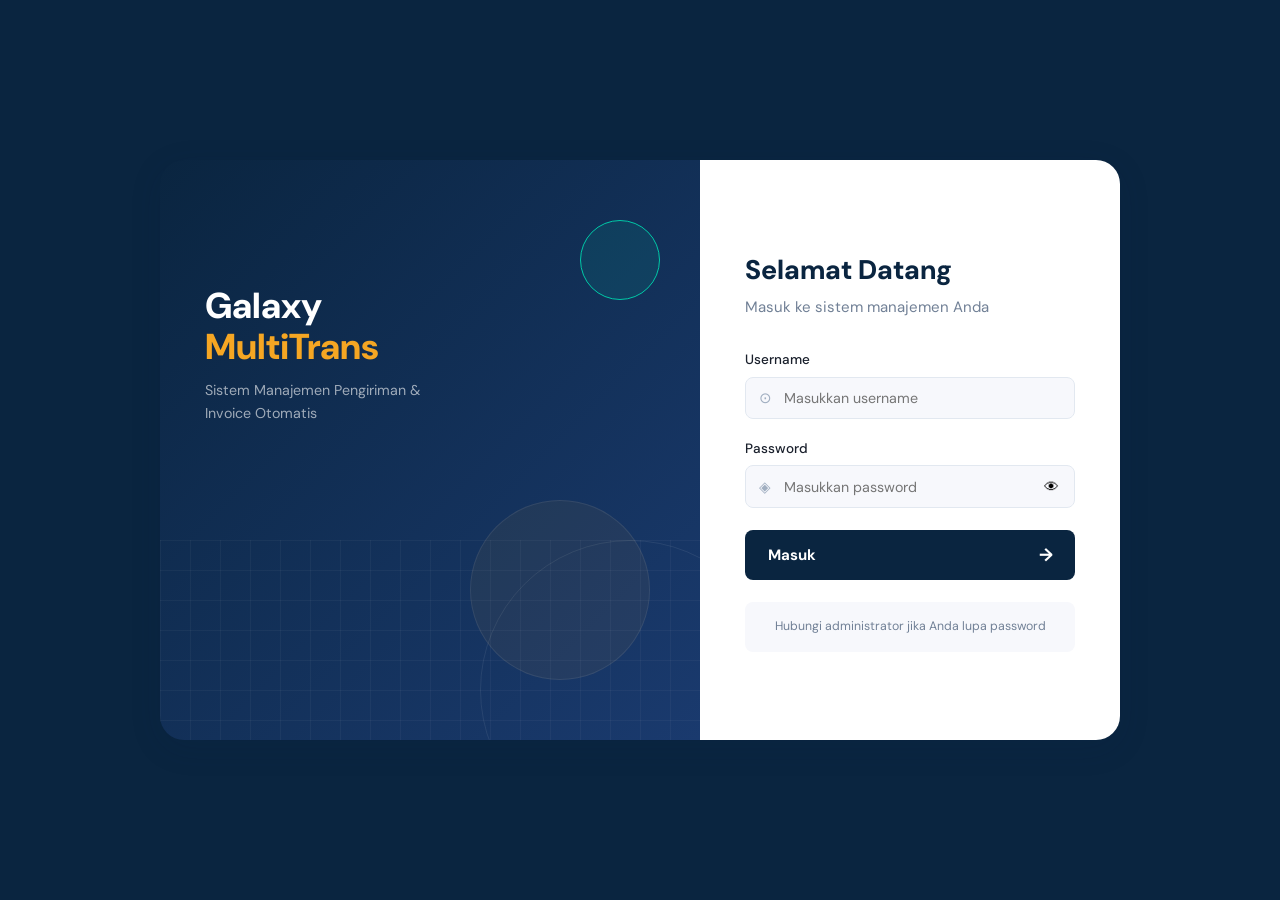
==== commit 346841be: "perubahan sabtu" ====
--- a/index.html
+++ b/index.html
@@ -2,22 +2,21 @@
 <html lang="id">
 <head>
 <meta charset="UTF-8">
-<meta name="viewport" content="width=device-width, initial-scale=1.0">
+<meta name="viewport" content="width=device-width, initial-scale=1.0, viewport-fit=cover">
 <title>Login — PT Galaxy Multi Trans</title>
 <link rel="stylesheet" href="css/style.css">
+<link rel="icon" type="image/png" href="../image/logo1.png">
 <link rel="preconnect" href="https://fonts.googleapis.com">
 <link href="https://fonts.googleapis.com/css2?family=Syne:wght@400;600;700;800&family=DM+Sans:ital,wght@0,300;0,400;0,500;1,400&display=swap" rel="stylesheet">
 <link href="https://unpkg.com/aos@2.3.1/dist/aos.css" rel="stylesheet">
 <script src="https://unpkg.com/aos@2.3.1/dist/aos.js"></script>
 
 <style>
+  /* ===== LOADER ===== */
   .loader-overlay {
     position: fixed;
-    top: 0;
-    left: 0;
-    width: 100%;
-    height: 100%;
-    background-color: rgba(0, 0, 0, 0.7);
+    inset: 0;
+    background-color: rgba(10, 37, 64, 0.75);
     display: none;
     flex-direction: column;
     justify-content: center;
@@ -25,37 +24,68 @@
     z-index: 9999;
     color: white;
     font-family: 'DM Sans', sans-serif;
-  }
-
-  .spinner {
-    width: 50px;
-    height: 50px;
-    border: 5px solid #f3f3f3;
-    border-top: 5px solid #3498db;
-    border-radius: 50%;
-    animation: spin 1s linear infinite;
-    margin-bottom: 15px;
-  }
-
-  @keyframes spin {
-    0% { transform: rotate(0deg); }
-    100% { transform: rotate(360deg); }
+    gap: 1rem;
+  }
+  .loader-overlay.show {
+    display: flex;
+  }
+  .loader-overlay p {
+    font-size: 0.9rem;
+    opacity: 0.85;
+  }
+
+  /* ===== FIX MOBILE LOGIN OVERFLOW ===== */
+  /* Pastikan tombol login selalu terlihat di semua ukuran layar */
+  @media (max-width: 768px) {
+    .login-body {
+      /* Izinkan scroll jika konten melebihi layar */
+      overflow-y: auto;
+      -webkit-overflow-scrolling: touch;
+      align-items: flex-start;
+    }
+    /* Wrapper tidak boleh meluap dari layar */
+    .login-wrapper {
+      margin: 1rem auto;
+    }
+  }
+
+  /* Khusus layar sangat pendek (landscape mobile) */
+  @media (max-height: 600px) and (max-width: 768px) {
+    .login-left {
+      padding: 1rem 1.25rem !important;
+      min-height: unset !important;
+    }
+    .login-brand h1 {
+      font-size: 1.4rem !important;
+      padding-top: 0 !important;
+    }
+    .login-brand p {
+      display: none;
+    }
   }
 </style>
 </head>
 <body class="login-body">
 
+<!-- Loader overlay -->
 <div id="loaderOverlay" class="loader-overlay">
   <div class="spinner"></div>
   <p>Memvalidasi & Memuat Data...</p>
 </div>
 
 <div class="login-wrapper">
+
+  <!-- Sisi kiri: branding -->
   <div class="login-left" data-aos="fade-right" data-aos-duration="1000">
     <div class="login-brand">
-      <h1 data-aos="zoom-out" data-aos-delay="300" data-aos-duration="800">Galaxy<br><span>MultiTrans</span></h1>
-      <p data-aos="fade-up" data-aos-delay="600" data-aos-duration="800">Sistem Manajemen Pengiriman & Invoice Otomatis</p>
+      <h1 data-aos="zoom-out" data-aos-delay="300" data-aos-duration="800">
+        Galaxy<br><span>MultiTrans</span>
+      </h1>
+      <p data-aos="fade-up" data-aos-delay="600" data-aos-duration="800">
+        Sistem Manajemen Pengiriman & Invoice Otomatis
+      </p>
     </div>
+    <!-- Dekorasi: disembunyikan di mobile via CSS -->
     <div class="login-decoration">
       <div class="deco-circle c1" data-aos="zoom-in" data-aos-delay="400"></div>
       <div class="deco-circle c2" data-aos="zoom-in" data-aos-delay="600"></div>
@@ -63,78 +93,135 @@
       <div class="deco-grid" data-aos="fade" data-aos-delay="500"></div>
     </div>
   </div>
-  
+
+  <!-- Sisi kanan: form login -->
   <div class="login-right" data-aos="fade-left" data-aos-duration="1000">
     <div class="login-box" data-aos="fade-up" data-aos-delay="200" data-aos-duration="800">
+
       <div class="login-header">
         <h2>Selamat Datang</h2>
         <p>Masuk ke sistem manajemen Anda</p>
       </div>
-      <form id="loginForm" class="login-form">
+
+      <form id="loginForm" class="login-form" novalidate>
+
         <div class="form-group" data-aos="fade-up" data-aos-delay="400" data-aos-duration="600">
-          <label>Username</label>
+          <label for="username">Username</label>
           <div class="input-wrap">
             <span class="input-icon">⊙</span>
-            <input type="text" id="username" placeholder="Masukkan username" required>
+            <input
+              type="text"
+              id="username"
+              name="username"
+              placeholder="Masukkan username"
+              autocomplete="username"
+              autocapitalize="none"
+              required
+            >
           </div>
         </div>
+
         <div class="form-group" data-aos="fade-up" data-aos-delay="550" data-aos-duration="600">
-          <label>Password</label>
+          <label for="password">Password</label>
           <div class="input-wrap">
             <span class="input-icon">◈</span>
-            <input type="password" id="password" placeholder="Masukkan password" required>
-            <button type="button" class="toggle-pw" onclick="togglePw()">👁</button>
+            <input
+              type="password"
+              id="password"
+              name="password"
+              placeholder="Masukkan password"
+              autocomplete="current-password"
+              required
+            >
+            <button type="button" class="toggle-pw" onclick="togglePw()" aria-label="Tampilkan/sembunyikan password">
+              👁
+            </button>
           </div>
         </div>
-        <div id="loginError" class="alert alert-error" style="display:none"></div>
-        <button type="submit" class="btn-login" id="loginBtn" data-aos="fade-up" data-aos-delay="700" data-aos-duration="600">
+
+        <!-- Error message -->
+        <div id="loginError" class="alert alert-error" style="display:none" role="alert"></div>
+
+        <!-- Tombol submit -->
+        <button
+          type="submit"
+          class="btn-login"
+          id="loginBtn"
+          data-aos="fade-up"
+          data-aos-delay="700"
+          data-aos-duration="600"
+        >
           <span>Masuk</span>
           <span class="btn-arrow">→</span>
         </button>
+
       </form>
+
+      <div class="login-hint">
+        <p>Hubungi administrator jika Anda lupa password</p>
+      </div>
+
     </div>
   </div>
-</div>
+
+</div><!-- /.login-wrapper -->
 
 <script src="js/api.js"></script>
 <script>
-document.getElementById('loginForm').addEventListener('submit', async (e) => {
-  e.preventDefault();
-  const btn = document.getElementById('loginBtn');
-  const err = document.getElementById('loginError');
-  const loader = document.getElementById('loaderOverlay');
-  btn.classList.add('loading');
-  btn.disabled = true;
-  err.style.display = 'none';
-  loader.style.display = 'flex';
-  
-  try {
-    const res = await API.login(
-      document.getElementById('username').value,
-      document.getElementById('password').value
-    );
-    localStorage.setItem('token', res.token);
-    localStorage.setItem('user', JSON.stringify(res.user));
-    window.location.href = 'pages/dashboard.html';
-  } catch(e) {
-    err.textContent = e.message || 'Login gagal';
-    err.style.display = 'block';
-    loader.style.display = 'none';
-  } finally {
-    btn.classList.remove('loading');
-    btn.disabled = false;
-  }
-});
-
-function togglePw() {
-  const pw = document.getElementById('password');
-  pw.type = pw.type === 'password' ? 'text' : 'password';
-}
-
-AOS.init({
-  once: true,
-  easing: 'ease-in-out'
-});
+  // ===== Login Form =====
+  document.getElementById('loginForm').addEventListener('submit', async (e) => {
+    e.preventDefault();
+
+    const btn     = document.getElementById('loginBtn');
+    const err     = document.getElementById('loginError');
+    const loader  = document.getElementById('loaderOverlay');
+
+    // Reset state
+    err.style.display = 'none';
+    btn.classList.add('loading');
+    btn.disabled = true;
+    loader.classList.add('show');
+
+    try {
+      const res = await API.login(
+        document.getElementById('username').value.trim(),
+        document.getElementById('password').value
+      );
+      localStorage.setItem('token', res.token);
+      localStorage.setItem('user', JSON.stringify(res.user));
+      window.location.href = 'pages/dashboard.html';
+    } catch (ex) {
+      err.textContent = ex.message || 'Login gagal. Periksa username dan password.';
+      err.style.display = 'block';
+      loader.classList.remove('show');
+      // Scroll ke pesan error agar terlihat di mobile
+      err.scrollIntoView({ behavior: 'smooth', block: 'nearest' });
+    } finally {
+      btn.classList.remove('loading');
+      btn.disabled = false;
+    }
+  });
+
+  // ===== Toggle password visibility =====
+  function togglePw() {
+    const pw   = document.getElementById('password');
+    const icon = document.querySelector('.toggle-pw');
+    if (pw.type === 'password') {
+      pw.type  = 'text';
+      icon.textContent = '🙈';
+    } else {
+      pw.type  = 'password';
+      icon.textContent = '👁';
+    }
+  }
+
+  // ===== AOS init =====
+  AOS.init({
+    once: true,
+    easing: 'ease-in-out',
+    // Matikan AOS di mobile agar tidak ganggu layout
+    disable: window.innerWidth < 768 ? true : false
+  });
 </script>
 </body>
 </html>
--- a/css/style.css
+++ b/css/style.css
@@ -42,6 +42,7 @@
   background: var(--bg);
   color: var(--text);
   line-height: 1.6;
+  overflow-x: hidden;
 }
 a {
   text-decoration: none;
@@ -61,6 +62,7 @@
 }
 img {
   max-width: 100%;
+  height: auto;
 }
 
 /* ===== LOGIN ===== */
@@ -70,6 +72,7 @@
   display: flex;
   align-items: center;
   justify-content: center;
+  padding: 1rem;
 }
 .login-wrapper {
   display: flex;
@@ -102,6 +105,8 @@
   color: #fff;
   line-height: 1.15;
   padding-top: 80px;
+  position: relative;
+  z-index: 2;
 }
 .login-brand h1 span {
   color: var(--accent);
@@ -111,6 +116,8 @@
   margin-top: 0.75rem;
   font-size: 0.95rem;
   max-width: 260px;
+  position: relative;
+  z-index: 2;
 }
 .deco-circle {
   position: absolute;
@@ -265,9 +272,9 @@
 .app-layout {
   display: flex;
   min-height: 100vh;
-}
-
-/* ===== SIDEBAR ===== */
+  position: relative;
+}
+
 /* ===== SIDEBAR ===== */
 .sidebar {
   width: var(--sidebar-w);
@@ -278,8 +285,10 @@
   height: 100vh;
   display: flex;
   flex-direction: column;
-  z-index: 100;
-  transition: var(--transition);
+  z-index: 1000;
+  transition: transform 0.3s cubic-bezier(0.4, 0, 0.2, 1);
+  /* Pastikan sidebar selalu di atas overlay */
+  will-change: transform;
 }
 .sidebar-logo {
   padding: 1.5rem 1.25rem;
@@ -298,6 +307,11 @@
   justify-content: center;
   font-size: 1.2rem;
   flex-shrink: 0;
+}
+.sidebar-logo .logo-icon img {
+  width: 24px;
+  height: 24px;
+  object-fit: contain;
 }
 .sidebar-logo .logo-text {
   flex: 1;
@@ -314,6 +328,24 @@
   font-size: 0.75rem;
   color: rgba(255, 255, 255, 0.5);
 }
+
+/* Tombol close sidebar (hanya tampil di mobile) */
+.sidebar-close {
+  display: none;
+  background: none;
+  border: none;
+  color: rgba(255, 255, 255, 0.6);
+  font-size: 1.4rem;
+  padding: 0.25rem;
+  margin-left: auto;
+  line-height: 1;
+  transition: var(--transition);
+  flex-shrink: 0;
+}
+.sidebar-close:hover {
+  color: #fff;
+}
+
 .sidebar-nav {
   flex: 1;
   padding: 1rem 0;
@@ -433,120 +465,13 @@
 .btn-logout:hover {
   color: var(--danger);
 }
-.sidebar-nav {
-  flex: 1;
-  padding: 1rem 0;
-}
-.nav-section {
-  margin-bottom: 0.5rem;
-}
-.nav-section-label {
-  padding: 0.4rem 1.25rem;
-  font-size: 0.7rem;
-  font-weight: 700;
-  letter-spacing: 0.08em;
-  text-transform: uppercase;
-  color: rgba(255, 255, 255, 0.3);
-}
-.nav-item {
-  display: flex;
-  align-items: center;
-  gap: 0.75rem;
-  padding: 0.65rem 1.25rem;
-  color: rgba(255, 255, 255, 0.65);
-  border-radius: 0;
-  cursor: pointer;
-  transition: var(--transition);
-  font-size: 0.9rem;
-  position: relative;
-}
-.nav-item:hover {
-  color: #fff;
-  background: rgba(255, 255, 255, 0.07);
-}
-.nav-item.active {
-  color: #fff;
-  background: rgba(245, 166, 35, 0.15);
-}
-.nav-item.active::before {
-  content: "";
-  position: absolute;
-  left: 0;
-  top: 50%;
-  transform: translateY(-50%);
-  width: 3px;
-  height: 60%;
-  background: var(--accent);
-  border-radius: 0 2px 2px 0;
-}
-.nav-item .nav-icon {
-  font-size: 1.1rem;
-  width: 22px;
-  text-align: center;
-}
-.nav-item .nav-badge {
-  margin-left: auto;
-  background: var(--accent);
-  color: var(--primary);
-  font-size: 0.7rem;
-  font-weight: 700;
-  padding: 0.15rem 0.45rem;
-  border-radius: 20px;
-}
-.sidebar-user {
-  padding: 1rem 1.25rem;
-  border-top: 1px solid rgba(255, 255, 255, 0.08);
-  display: flex;
-  align-items: center;
-  gap: 0.75rem;
-}
-.user-avatar {
-  width: 36px;
-  height: 36px;
-  background: var(--accent2);
-  border-radius: 50%;
-  display: flex;
-  align-items: center;
-  justify-content: center;
-  font-weight: 700;
-  font-size: 0.9rem;
-  color: #fff;
-  flex-shrink: 0;
-}
-.user-info {
-  flex: 1;
-  overflow: hidden;
-}
-.user-info strong {
-  display: block;
-  font-size: 0.85rem;
-  color: #fff;
-  white-space: nowrap;
-  overflow: hidden;
-  text-overflow: ellipsis;
-}
-.user-info span {
-  font-size: 0.75rem;
-  color: rgba(255, 255, 255, 0.5);
-  text-transform: capitalize;
-}
-.btn-logout {
-  background: none;
-  border: none;
-  color: rgba(255, 255, 255, 0.5);
-  font-size: 1rem;
-  padding: 0.25rem;
-  transition: var(--transition);
-}
-.btn-logout:hover {
-  color: var(--danger);
-}
 
 /* ===== MAIN CONTENT ===== */
 .main-content {
   margin-left: var(--sidebar-w);
   flex: 1;
   min-width: 0;
+  transition: margin-left 0.3s cubic-bezier(0.4, 0, 0.2, 1);
 }
 .topbar {
   height: var(--header-h);
@@ -560,23 +485,52 @@
   top: 0;
   z-index: 90;
 }
+
+/* Hamburger Menu Button */
+.menu-toggle {
+  display: none;
+  background: none;
+  border: 1px solid var(--border);
+  border-radius: var(--radius-sm);
+  width: 38px;
+  height: 38px;
+  align-items: center;
+  justify-content: center;
+  font-size: 1.2rem;
+  color: var(--primary);
+  transition: var(--transition);
+  flex-shrink: 0;
+}
+.menu-toggle:hover {
+  background: var(--bg);
+  border-color: var(--primary);
+}
+
 .topbar-title {
   flex: 1;
+  min-width: 0;
 }
 .topbar-title h2 {
   font-family: var(--font-display);
   font-weight: 700;
   font-size: 1.1rem;
   color: var(--primary);
+  white-space: nowrap;
+  overflow: hidden;
+  text-overflow: ellipsis;
 }
 .topbar-title p {
   font-size: 0.8rem;
   color: var(--text-secondary);
+  white-space: nowrap;
+  overflow: hidden;
+  text-overflow: ellipsis;
 }
 .topbar-actions {
   display: flex;
   align-items: center;
   gap: 0.75rem;
+  flex-shrink: 0;
 }
 .notif-btn {
   position: relative;
@@ -590,6 +544,7 @@
   justify-content: center;
   font-size: 1rem;
   transition: var(--transition);
+  flex-shrink: 0;
 }
 .notif-btn:hover {
   background: var(--bg);
@@ -608,12 +563,34 @@
   padding: 1.5rem;
 }
 
+/* ===== SIDEBAR OVERLAY ===== */
+.sidebar-overlay {
+  display: none;
+  position: fixed;
+  inset: 0;
+  background: rgba(10, 37, 64, 0.5);
+  backdrop-filter: blur(2px);
+  -webkit-backdrop-filter: blur(2px);
+  z-index: 999;
+  opacity: 0;
+  transition: opacity 0.3s ease;
+  cursor: pointer;
+}
+.sidebar-overlay.open {
+  display: block;
+  opacity: 1;
+}
+
 /* ===== CARDS ===== */
 .card {
   background: var(--surface);
   border-radius: var(--radius);
   border: 1px solid var(--border);
   overflow: hidden;
+  margin-bottom: 1.5rem;
+}
+.card:last-child {
+  margin-bottom: 0;
 }
 .card-header {
   padding: 1.25rem 1.5rem;
@@ -621,6 +598,8 @@
   display: flex;
   align-items: center;
   justify-content: space-between;
+  gap: 0.5rem;
+  flex-wrap: wrap;
 }
 .card-header h3 {
   font-family: var(--font-display);
@@ -662,21 +641,21 @@
   font-size: 1.4rem;
   flex-shrink: 0;
 }
-.stat-icon.blue {
-  background: #ebf4ff;
-}
-.stat-icon.orange {
-  background: #fffaf0;
-}
-.stat-icon.green {
-  background: #f0fff4;
-}
-.stat-icon.red {
-  background: #fff5f5;
+.stat-icon.blue { background: #ebf4ff; }
+.stat-icon.orange { background: #fffaf0; }
+.stat-icon.green { background: #f0fff4; }
+.stat-icon.red { background: #fff5f5; }
+
+.stat-info {
+  min-width: 0;
 }
 .stat-info label {
   font-size: 0.8rem;
   color: var(--text-secondary);
+  display: block;
+  white-space: nowrap;
+  overflow: hidden;
+  text-overflow: ellipsis;
 }
 .stat-info strong {
   display: block;
@@ -685,6 +664,9 @@
   font-weight: 800;
   color: var(--primary);
   line-height: 1.2;
+  white-space: nowrap;
+  overflow: hidden;
+  text-overflow: ellipsis;
 }
 .stat-info small {
   font-size: 0.75rem;
@@ -694,6 +676,9 @@
 /* ===== TABLES ===== */
 .table-wrap {
   overflow-x: auto;
+  -webkit-overflow-scrolling: touch;
+  margin: 0 -1.5rem;
+  padding: 0 1.5rem;
 }
 table {
   width: 100%;
@@ -717,6 +702,7 @@
   padding: 0.75rem 1rem;
   border-bottom: 1px solid var(--border);
   vertical-align: middle;
+  white-space: nowrap;
 }
 tr:last-child td {
   border-bottom: none;
@@ -738,6 +724,7 @@
   border-radius: 20px;
   font-size: 0.78rem;
   font-weight: 600;
+  white-space: nowrap;
 }
 .badge::before {
   content: "";
@@ -746,38 +733,14 @@
   border-radius: 50%;
   background: currentColor;
 }
-.badge-pending {
-  background: #fffaf0;
-  color: var(--warning);
-}
-.badge-dikirim {
-  background: #ebf8ff;
-  color: var(--info);
-}
-.badge-selesai {
-  background: #f0fff4;
-  color: var(--success);
-}
-.badge-lunas {
-  background: #f0fff4;
-  color: var(--success);
-}
-.badge-belum {
-  background: #fff5f5;
-  color: var(--danger);
-}
-.badge-admin {
-  background: #e9d8fd;
-  color: #553c9a;
-}
-.badge-staff {
-  background: #bee3f8;
-  color: #2c5282;
-}
-.badge-keuangan {
-  background: #fefcbf;
-  color: #744210;
-}
+.badge-pending { background: #fffaf0; color: var(--warning); }
+.badge-dikirim { background: #ebf8ff; color: var(--info); }
+.badge-selesai { background: #f0fff4; color: var(--success); }
+.badge-lunas { background: #f0fff4; color: var(--success); }
+.badge-belum { background: #fff5f5; color: var(--danger); }
+.badge-admin { background: #e9d8fd; color: #553c9a; }
+.badge-staff { background: #bee3f8; color: #2c5282; }
+.badge-keuangan { background: #fefcbf; color: #744210; }
 
 /* ===== BUTTONS ===== */
 .btn {
@@ -793,36 +756,17 @@
   transition: var(--transition);
   white-space: nowrap;
 }
-.btn-primary {
-  background: var(--primary);
-  color: #fff;
-}
+.btn-primary { background: var(--primary); color: #fff; }
 .btn-primary:hover {
   background: var(--primary-light);
   box-shadow: 0 4px 12px rgba(10, 37, 64, 0.25);
 }
-.btn-accent {
-  background: var(--accent);
-  color: var(--primary);
-  font-weight: 700;
-}
-.btn-accent:hover {
-  background: #e09518;
-}
-.btn-success {
-  background: var(--success);
-  color: #fff;
-}
-.btn-success:hover {
-  background: #2f855a;
-}
-.btn-danger {
-  background: var(--danger);
-  color: #fff;
-}
-.btn-danger:hover {
-  background: #c53030;
-}
+.btn-accent { background: var(--accent); color: var(--primary); font-weight: 700; }
+.btn-accent:hover { background: #e09518; }
+.btn-success { background: var(--success); color: #fff; }
+.btn-success:hover { background: #2f855a; }
+.btn-danger { background: var(--danger); color: #fff; }
+.btn-danger:hover { background: #c53030; }
 .btn-outline {
   background: transparent;
   border: 1.5px solid var(--border);
@@ -939,21 +883,17 @@
 .modal-overlay.open .modal {
   transform: translateY(0);
 }
-.modal-sm {
-  max-width: 440px;
-}
-.modal-md {
-  max-width: 620px;
-}
-.modal-lg {
-  max-width: 820px;
-}
+.modal-sm { max-width: 440px; }
+.modal-md { max-width: 620px; }
+.modal-lg { max-width: 820px; }
+
 .modal-header {
   padding: 1.25rem 1.5rem;
   border-bottom: 1px solid var(--border);
   display: flex;
   align-items: center;
   justify-content: space-between;
+  gap: 0.5rem;
   position: sticky;
   top: 0;
   background: var(--surface);
@@ -972,6 +912,7 @@
   padding: 0.25rem;
   border-radius: 6px;
   transition: var(--transition);
+  flex-shrink: 0;
 }
 .modal-close:hover {
   background: var(--bg);
@@ -986,6 +927,7 @@
   display: flex;
   justify-content: flex-end;
   gap: 0.75rem;
+  flex-wrap: wrap;
 }
 
 /* ===== ALERTS ===== */
@@ -995,26 +937,10 @@
   font-size: 0.88rem;
   margin-bottom: 1rem;
 }
-.alert-error {
-  background: #fff5f5;
-  color: var(--danger);
-  border: 1px solid #fed7d7;
-}
-.alert-success {
-  background: #f0fff4;
-  color: var(--success);
-  border: 1px solid #c6f6d5;
-}
-.alert-warning {
-  background: #fffaf0;
-  color: var(--warning);
-  border: 1px solid #feebc8;
-}
-.alert-info {
-  background: #ebf8ff;
-  color: var(--info);
-  border: 1px solid #bee3f8;
-}
+.alert-error { background: #fff5f5; color: var(--danger); border: 1px solid #fed7d7; }
+.alert-success { background: #f0fff4; color: var(--success); border: 1px solid #c6f6d5; }
+.alert-warning { background: #fffaf0; color: var(--warning); border: 1px solid #feebc8; }
+.alert-info { background: #ebf8ff; color: var(--info); border: 1px solid #bee3f8; }
 
 /* ===== SEARCH & FILTERS ===== */
 .toolbar {
@@ -1089,6 +1015,8 @@
   padding-top: 1rem;
   font-size: 0.85rem;
   color: var(--text-secondary);
+  flex-wrap: wrap;
+  gap: 1rem;
 }
 .page-btns {
   display: flex;
@@ -1236,75 +1164,35 @@
   color: var(--text-light);
 }
 
-/* ===== RESPONSIVE ===== */
-@media (max-width: 768px) {
-  .stats-grid {
-    grid-template-columns: repeat(2, 1fr);
-  }
-  .form-grid {
-    grid-template-columns: 1fr;
-  }
-  .sidebar {
-    transform: translateX(-100%);
-  }
-  .sidebar.open {
-    transform: translateX(0);
-  }
-  .main-content {
-    margin-left: 0;
-  }
-  .login-wrapper {
-    flex-direction: column;
-    max-width: 420px;
-  }
-  .login-left {
-    padding: 2rem;
-    min-height: 180px;
-  }
-  .login-right {
-    width: 100%;
-  }
-}
-
 /* ===== UTILS ===== */
-.flex {
-  display: flex;
-}
-.items-center {
-  align-items: center;
-}
-.gap-2 {
-  gap: 0.5rem;
-}
-.gap-3 {
-  gap: 0.75rem;
-}
-.ml-auto {
-  margin-left: auto;
-}
-.text-right {
-  text-align: right;
-}
-.text-sm {
-  font-size: 0.85rem;
-}
-.text-secondary {
-  color: var(--text-secondary);
-}
-.font-bold {
-  font-weight: 700;
-}
-.mb-4 {
-  margin-bottom: 1rem;
-}
-.mb-6 {
-  margin-bottom: 1.5rem;
-}
+.flex { display: flex; }
+.items-center { align-items: center; }
+.gap-2 { gap: 0.5rem; }
+.gap-3 { gap: 0.75rem; }
+.ml-auto { margin-left: auto; }
+.text-right { text-align: right; }
+.text-sm { font-size: 0.85rem; }
+.text-secondary { color: var(--text-secondary); }
+.font-bold { font-weight: 700; }
+.mb-4 { margin-bottom: 1rem; }
+.mb-6 { margin-bottom: 1.5rem; }
+
 .grid-2 {
   display: grid;
   grid-template-columns: 1fr 1fr;
   gap: 1.5rem;
 }
+.two-col {
+  display: grid;
+  grid-template-columns: 1fr 1fr;
+  gap: 1rem;
+}
+.three-col {
+  display: grid;
+  grid-template-columns: 1fr 1fr 1fr;
+  gap: 1rem;
+}
+
 .cost-display {
   background: linear-gradient(135deg, var(--primary) 0%, #1a3a6e 100%);
   color: #fff;
@@ -1314,6 +1202,7 @@
   justify-content: space-between;
   align-items: center;
   margin-top: 0.75rem;
+  gap: 1rem;
 }
 .cost-display label {
   font-size: 0.85rem;
@@ -1324,6 +1213,7 @@
   font-size: 1.4rem;
   font-weight: 800;
   color: var(--accent);
+  text-align: right;
 }
 .section-divider {
   border: none;
@@ -1349,9 +1239,7 @@
   animation: spin 0.7s linear infinite;
 }
 @keyframes spin {
-  to {
-    transform: rotate(360deg);
-  }
+  to { transform: rotate(360deg); }
 }
 .toast-container {
   position: fixed;
@@ -1374,30 +1262,16 @@
   align-items: center;
   gap: 0.5rem;
 }
-.toast-success {
-  background: var(--success);
-}
-.toast-error {
-  background: var(--danger);
-}
-.toast-warning {
-  background: var(--warning);
-}
+.toast-success { background: var(--success); }
+.toast-error { background: var(--danger); }
+.toast-warning { background: var(--warning); }
+
 @keyframes slideIn {
-  from {
-    transform: translateX(100%);
-    opacity: 0;
-  }
-  to {
-    transform: translateX(0);
-    opacity: 1;
-  }
+  from { transform: translateX(100%); opacity: 0; }
+  to { transform: translateX(0); opacity: 1; }
 }
 @keyframes fadeOut {
-  to {
-    opacity: 0;
-    transform: translateX(100%);
-  }
+  to { opacity: 0; transform: translateX(100%); }
 }
 .tag {
   display: inline-flex;
@@ -1408,17 +1282,221 @@
   background: var(--bg);
   border: 1px solid var(--border);
 }
-.two-col {
-  display: grid;
-  grid-template-columns: 1fr 1fr;
-  gap: 1rem;
-}
-.three-col {
-  display: grid;
-  grid-template-columns: 1fr 1fr 1fr;
-  gap: 1rem;
-}
-
+
+/* ==========================================================================
+   ===== MEDIA QUERIES (RESPONSIVE & MOBILE DESIGN) =====
+   ========================================================================== */
+
+/* Tablet landscape */
+@media (max-width: 1024px) {
+  .stats-grid {
+    grid-template-columns: repeat(2, 1fr);
+  }
+}
+
+/* Tablet portrait & mobile */
+@media (max-width: 768px) {
+  /* Layout: hilangkan margin sidebar */
+  .main-content {
+    margin-left: 0;
+  }
+  .page-content {
+    padding: 1rem;
+  }
+  .topbar {
+    padding: 0 1rem;
+  }
+
+  /* Sidebar jadi drawer dari kiri */
+  .sidebar {
+    transform: translateX(-100%);
+    z-index: 1000;
+    box-shadow: none;
+  }
+  .sidebar.open {
+    transform: translateX(0);
+    box-shadow: 4px 0 24px rgba(10, 37, 64, 0.2);
+  }
+
+  /* Tampilkan tombol hamburger */
+  .menu-toggle {
+    display: flex;
+  }
+
+  /* Tampilkan tombol close di dalam sidebar */
+  .sidebar-close {
+    display: block;
+  }
+
+  /* Grid layout jadi 1 kolom */
+  .grid-2,
+  .two-col,
+  .three-col,
+  .form-grid {
+    grid-template-columns: 1fr;
+    gap: 0.75rem;
+  }
+
+  /* Login screen */
+  .login-body {
+    align-items: flex-start;
+    padding: 1rem;
+    overflow-y: auto;
+  }
+  .login-wrapper {
+    flex-direction: column;
+    max-width: 440px;
+    border-radius: 16px;
+    min-height: unset;
+    width: 100%;
+    margin: auto;
+  }
+  .login-left {
+    padding: 2rem 1.75rem 1.5rem;
+    min-height: unset;
+    flex-shrink: 0;
+  }
+  .login-brand h1 {
+    font-size: 1.8rem;
+    padding-top: 0;
+  }
+  .login-brand p {
+    max-width: 100%;
+    font-size: 0.88rem;
+  }
+  /* Sembunyikan dekorasi bulat agar tidak ganggu layout mobile */
+  .login-decoration {
+    display: none;
+  }
+  .login-right {
+    width: 100%;
+    padding: 1.75rem;
+    /* Pastikan form tidak terpotong */
+    overflow: visible;
+  }
+  .login-box {
+    width: 100%;
+  }
+  .btn-login {
+    margin-top: 1.25rem;
+  }
+
+  /* Invoice */
+  .inv-parties {
+    grid-template-columns: 1fr;
+    gap: 1rem;
+  }
+  .inv-header {
+    flex-direction: column;
+    gap: 1rem;
+  }
+  .inv-meta {
+    text-align: left;
+  }
+  .inv-totals {
+    width: 100%;
+  }
+
+  /* Card header wrap button ke bawah */
+  .card-header {
+    flex-wrap: wrap;
+    gap: 0.75rem;
+  }
+}
+
+/* Small mobile */
+@media (max-width: 480px) {
+  html {
+    font-size: 14px;
+  }
+
+  /* Stats card 1 kolom */
+  .stats-grid {
+    grid-template-columns: 1fr;
+  }
+
+  /* Sembunyikan subtitle topbar */
+  .topbar-title p {
+    display: none;
+  }
+
+  /* Toolbar jadi vertikal */
+  .toolbar {
+    flex-direction: column;
+    align-items: stretch;
+  }
+  .search-wrap {
+    max-width: 100%;
+  }
+  .filter-select {
+    width: 100%;
+  }
+
+  /* Login 480px */
+  .login-left {
+    padding: 1.5rem 1.25rem 1.25rem;
+  }
+  .login-brand h1 {
+    font-size: 1.6rem;
+  }
+  .login-right {
+    padding: 1.5rem 1.25rem;
+  }
+
+  /* Modal */
+  .modal {
+    border-radius: 12px;
+    max-height: 85vh;
+  }
+  .modal-body,
+  .modal-header,
+  .modal-footer {
+    padding: 1rem;
+  }
+  .modal-footer {
+    flex-direction: column-reverse;
+  }
+  .modal-footer .btn {
+    width: 100%;
+    justify-content: center;
+  }
+
+  /* Toast notifikasi full width */
+  .toast-container {
+    left: 1rem;
+    right: 1rem;
+    bottom: 1rem;
+  }
+  .toast {
+    width: 100%;
+  }
+
+  /* Cost display wrap */
+  .cost-display {
+    flex-direction: column;
+    align-items: flex-start;
+    gap: 0.5rem;
+  }
+  .cost-display strong {
+    text-align: left;
+    font-size: 1.6rem;
+  }
+}
+
+/* Extra small (iphone SE, dll) */
+@media (max-width: 360px) {
+  .page-content {
+    padding: 0.75rem;
+  }
+  .card-body {
+    padding: 1rem;
+  }
+  .topbar-actions .notif-btn {
+    display: none;
+  }
+}
+
+/* ===== PRINT STYLES ===== */
 @media print {
   body * {
     visibility: hidden;
@@ -1436,8 +1514,4 @@
   .no-print {
     display: none !important;
   }
-}
-
-
-
-
+}
